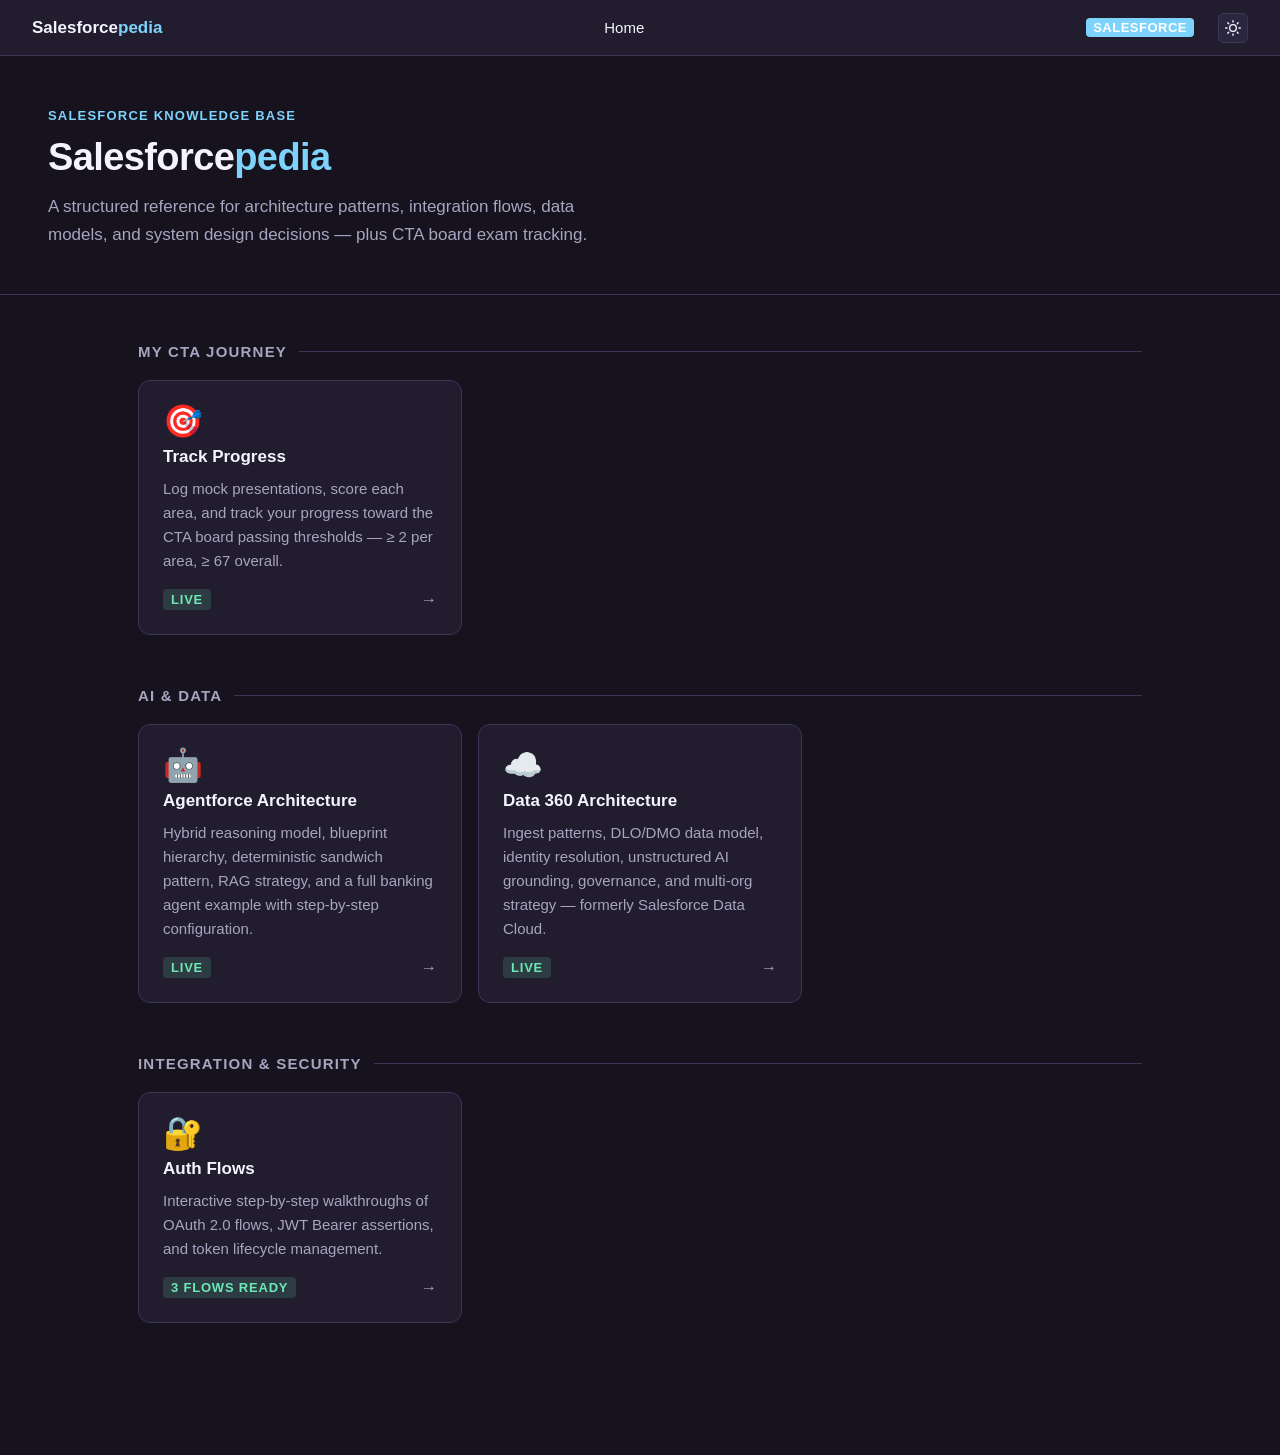
==== index.html @ 61526bf2 "Initial Files Commit This commit contains the initial structure for the site" ====
<!DOCTYPE html>
<html lang="en">
<head>
<meta charset="UTF-8">
<link rel="icon" href="assets/favicon.svg" type="image/svg+xml">
<script src="js/theme.js"></script>
<meta name="viewport" content="width=device-width, initial-scale=1.0">
<title>Salesforcepedia — Salesforce Architecture Reference</title>
<meta name="description" content="Salesforcepedia: a structured reference for Salesforce architecture patterns, Agentforce, Data Cloud, integration flows, auth patterns, and CTA board exam tracking.">
<link rel="stylesheet" href="css/global.css">
<style>
  .home-main {
    max-width: 1100px;
    margin: 0 auto;
    padding: 48px 48px 80px;
  }

  /* ── Category section ── */
  .category { margin-bottom: 52px; }

  .category-header {
    display: flex;
    align-items: center;
    gap: 12px;
    margin-bottom: 20px;
  }

  .category-header h2 {
    font-size: 15px;
    font-weight: 700;
    text-transform: uppercase;
    letter-spacing: 1.2px;
    color: var(--muted);
  }

  .category-header::after {
    content: '';
    flex: 1;
    height: 1px;
    background: var(--border);
  }

  /* ── Card grid ── */
  .card-grid {
    display: grid;
    grid-template-columns: repeat(auto-fill, minmax(280px, 1fr));
    gap: 16px;
  }

  .card {
    background: var(--surface);
    border: 1px solid var(--border);
    border-radius: 12px;
    padding: 24px;
    cursor: pointer;
    transition: border-color 0.15s, background 0.15s, transform 0.1s;
    display: flex;
    flex-direction: column;
    gap: 10px;
    position: relative;
    overflow: hidden;
  }

  .card:hover {
    border-color: var(--accent);
    background: var(--surface2);
    transform: translateY(-2px);
  }

  .card.disabled {
    opacity: 0.45;
    cursor: default;
    pointer-events: none;
  }

  .card-icon { font-size: 32px; line-height: 1; }

  .card-title {
    font-size: 17px;
    font-weight: 700;
    color: var(--text);
  }

  .card-desc {
    font-size: 15px;
    color: var(--muted);
    line-height: 1.6;
    flex: 1;
  }

  .card-footer {
    display: flex;
    align-items: center;
    justify-content: space-between;
    margin-top: 6px;
  }

  .card-tag {
    font-size: 13px;
    font-weight: 700;
    text-transform: uppercase;
    letter-spacing: 0.8px;
    padding: 3px 8px;
    border-radius: 4px;
  }

  .tag-ready    { background: rgba(110,231,183,0.15); color: var(--green);  }
  .tag-soon     { background: rgba(168,164,192,0.15); color: var(--muted);  }
  .tag-new      { background: rgba(125,211,252,0.15); color: var(--accent); }

  .card-arrow {
    font-size: 16px;
    color: var(--muted);
    transition: color 0.15s, transform 0.15s;
  }

  .card:hover .card-arrow {
    color: var(--accent);
    transform: translateX(3px);
  }

  /* ── Hero ── */
  .home-hero {
    padding: 52px 48px 44px;
    border-bottom: 1px solid var(--border);
    margin-bottom: 0;
  }

  .home-hero .eyebrow {
    font-size: 13px;
    font-weight: 700;
    text-transform: uppercase;
    letter-spacing: 1.2px;
    color: var(--accent);
    margin-bottom: 12px;
  }

  .home-hero h1 {
    font-size: 38px;
    font-weight: 800;
    letter-spacing: -0.6px;
    margin-bottom: 12px;
    line-height: 1.2;
  }

  .home-hero h1 span { color: var(--accent); }

  .home-hero p {
    font-size: 17px;
    color: var(--muted);
    max-width: 560px;
    line-height: 1.7;
  }

  .hero-stats {
    display: flex;
    gap: 32px;
    margin-top: 28px;
  }

  .hero-stat-val {
    font-size: 25px;
    font-weight: 800;
    color: var(--text);
  }

  .hero-stat-label {
    font-size: 14px;
    color: var(--muted);
    margin-top: 2px;
  }
</style>
</head>
<body>

<nav class="site-nav">
  <div class="brand">Salesforce<span>pedia</span></div>
  <a href="index.html" class="nav-link active">Home</a>
  <span class="badge">SALESFORCE</span>
  <button class="theme-toggle" onclick="toggleTheme()" aria-label="Toggle theme"></button>
</nav>

<div class="home-hero">
  <div class="eyebrow">Salesforce Knowledge Base</div>
  <h1>Salesforce<span>pedia</span></h1>
  <p>A structured reference for architecture patterns, integration flows, data models, and system design decisions — plus CTA board exam tracking.</p>
</div>

<div class="home-main">

  <!-- PROGRESS -->
  <div class="category">
    <div class="category-header"><h2>My CTA Journey</h2></div>
    <div class="card-grid">

      <a href="progress/index.html" class="card">
        <div class="card-icon">🎯</div>
        <div class="card-title">Track Progress</div>
        <div class="card-desc">Log mock presentations, score each area, and track your progress toward the CTA board passing thresholds — ≥ 2 per area, ≥ 67 overall.</div>
        <div class="card-footer">
          <span class="card-tag tag-ready">Live</span>
          <span class="card-arrow">→</span>
        </div>
      </a>

    </div>
  </div>

  <!-- AI & DATA -->
  <div class="category">
    <div class="category-header"><h2>AI &amp; Data</h2></div>
    <div class="card-grid">

      <a href="agentforce/index.html" class="card">
        <div class="card-icon">🤖</div>
        <div class="card-title">Agentforce Architecture</div>
        <div class="card-desc">Hybrid reasoning model, blueprint hierarchy, deterministic sandwich pattern, RAG strategy, and a full banking agent example with step-by-step configuration.</div>
        <div class="card-footer">
          <span class="card-tag tag-ready">Live</span>
          <span class="card-arrow">→</span>
        </div>
      </a>

      <a href="data-cloud/index.html" class="card">
        <div class="card-icon">☁️</div>
        <div class="card-title">Data 360 Architecture</div>
        <div class="card-desc">Ingest patterns, DLO/DMO data model, identity resolution, unstructured AI grounding, governance, and multi-org strategy — formerly Salesforce Data Cloud.</div>
        <div class="card-footer">
          <span class="card-tag tag-ready">Live</span>
          <span class="card-arrow">→</span>
        </div>
      </a>

    </div>
  </div>

  <!-- INTEGRATION & SECURITY -->
  <div class="category">
    <div class="category-header"><h2>Integration & Security</h2></div>
    <div class="card-grid">

      <a href="auth-flows/index.html" class="card">
        <div class="card-icon">🔐</div>
        <div class="card-title">Auth Flows</div>
        <div class="card-desc">Interactive step-by-step walkthroughs of OAuth 2.0 flows, JWT Bearer assertions, and token lifecycle management.</div>
        <div class="card-footer">
          <span class="card-tag tag-ready">3 flows ready</span>
          <span class="card-arrow">→</span>
        </div>
      </a>

    </div>
  </div>

</div>

</body>
</html>
---- css/global.css ----
/* ── Shared global styles for the CTA Study Guide ── */
*, *::before, *::after { box-sizing: border-box; margin: 0; padding: 0; }

/* ── Dark theme (default) ── */
:root {
  --bg:       #16131e;
  --surface:  #211d2e;
  --surface2: #2b2640;
  --border:   #3c3655;
  --accent:   #7dd3fc;
  --accent2:  #6ee7b7;
  --green:    #6ee7b7;
  --yellow:   #ca8a04;
  --red:      #fca5a5;
  --text:     #f5f3ff;
  --muted:    #a8a4c0;
  --code-bg:  #11101a;
}

/* ── Light theme ── */
[data-theme="light"] {
  --bg:       #f5f3ff;
  --surface:  #ffffff;
  --surface2: #ede9fe;
  --border:   #c4b5fd;
  --accent:   #0284c7;
  --accent2:  #059669;
  --green:    #059669;
  --yellow:   #b45309;
  --red:      #dc2626;
  --text:     #1e1b4b;
  --muted:    #6d6a85;
  --code-bg:  #ede9fe;
}

/* ── Theme toggle button in nav ── */
.theme-toggle {
  display: flex;
  align-items: center;
  justify-content: center;
  width: 30px;
  height: 30px;
  border: 1px solid var(--border);
  border-radius: 6px;
  background: var(--surface2);
  color: var(--text);
  cursor: pointer;
  transition: background 0.15s, border-color 0.15s;
  flex-shrink: 0;
}
.theme-toggle:hover { background: var(--surface); border-color: var(--accent); }
.theme-toggle svg   { pointer-events: none; display: block; }

body {
  font-family: -apple-system, BlinkMacSystemFont, 'Segoe UI', sans-serif;
  background: var(--bg);
  color: var(--text);
  min-height: 100vh;
}

a { color: inherit; text-decoration: none; }

/* ── Shared top nav ── */
.site-nav {
  background: var(--surface);
  border-bottom: 1px solid var(--border);
  padding: 0 32px;
  height: 56px;
  display: flex;
  align-items: center;
  gap: 24px;
  position: sticky;
  top: 0;
  z-index: 100;
}

.site-nav .brand {
  font-size: 17px;
  font-weight: 700;
  color: var(--text);
  white-space: nowrap;
  margin-right: auto;
}

.site-nav .brand span {
  color: var(--accent);
}

.site-nav .nav-link {
  font-size: 15px;
  font-weight: 500;
  color: var(--muted);
  transition: color 0.15s;
  white-space: nowrap;
}

.site-nav .nav-link:hover,
.site-nav .nav-link.active { color: var(--text); }

.site-nav .badge {
  background: var(--accent);
  color: white;
  font-size: 13px;
  font-weight: 700;
  padding: 2px 7px;
  border-radius: 4px;
  letter-spacing: 0.5px;
  margin-left: auto;
}

/* ── Shared page header band ── */
.page-hero {
  padding: 48px 48px 40px;
  border-bottom: 1px solid var(--border);
}

.page-hero .eyebrow {
  font-size: 13px;
  font-weight: 700;
  text-transform: uppercase;
  letter-spacing: 1.2px;
  color: var(--accent);
  margin-bottom: 10px;
}

.page-hero h1 {
  font-size: 34px;
  font-weight: 800;
  letter-spacing: -0.5px;
  margin-bottom: 10px;
}

.page-hero p {
  font-size: 17px;
  color: var(--muted);
  max-width: 620px;
  line-height: 1.65;
}

/* ── Back link ── */
.back-link {
  display: inline-flex;
  align-items: center;
  gap: 6px;
  font-size: 15px;
  font-weight: 500;
  color: var(--muted);
  padding: 14px 32px;
  border-bottom: 1px solid var(--border);
  transition: color 0.15s;
}

.back-link:hover { color: var(--text); }

/* ── Placeholder content ── */
.placeholder-wrap {
  display: flex;
  flex-direction: column;
  align-items: center;
  justify-content: center;
  padding: 80px 32px;
  text-align: center;
  gap: 16px;
}

.placeholder-icon { font-size: 52px; }

.placeholder-wrap h2 {
  font-size: 25px;
  font-weight: 700;
}

.placeholder-wrap p {
  font-size: 16px;
  color: var(--muted);
  max-width: 420px;
  line-height: 1.65;
}

.coming-soon-badge {
  display: inline-block;
  background: var(--surface2);
  border: 1px solid var(--border);
  color: var(--muted);
  font-size: 13px;
  font-weight: 700;
  text-transform: uppercase;
  letter-spacing: 1px;
  padding: 4px 12px;
  border-radius: 20px;
}
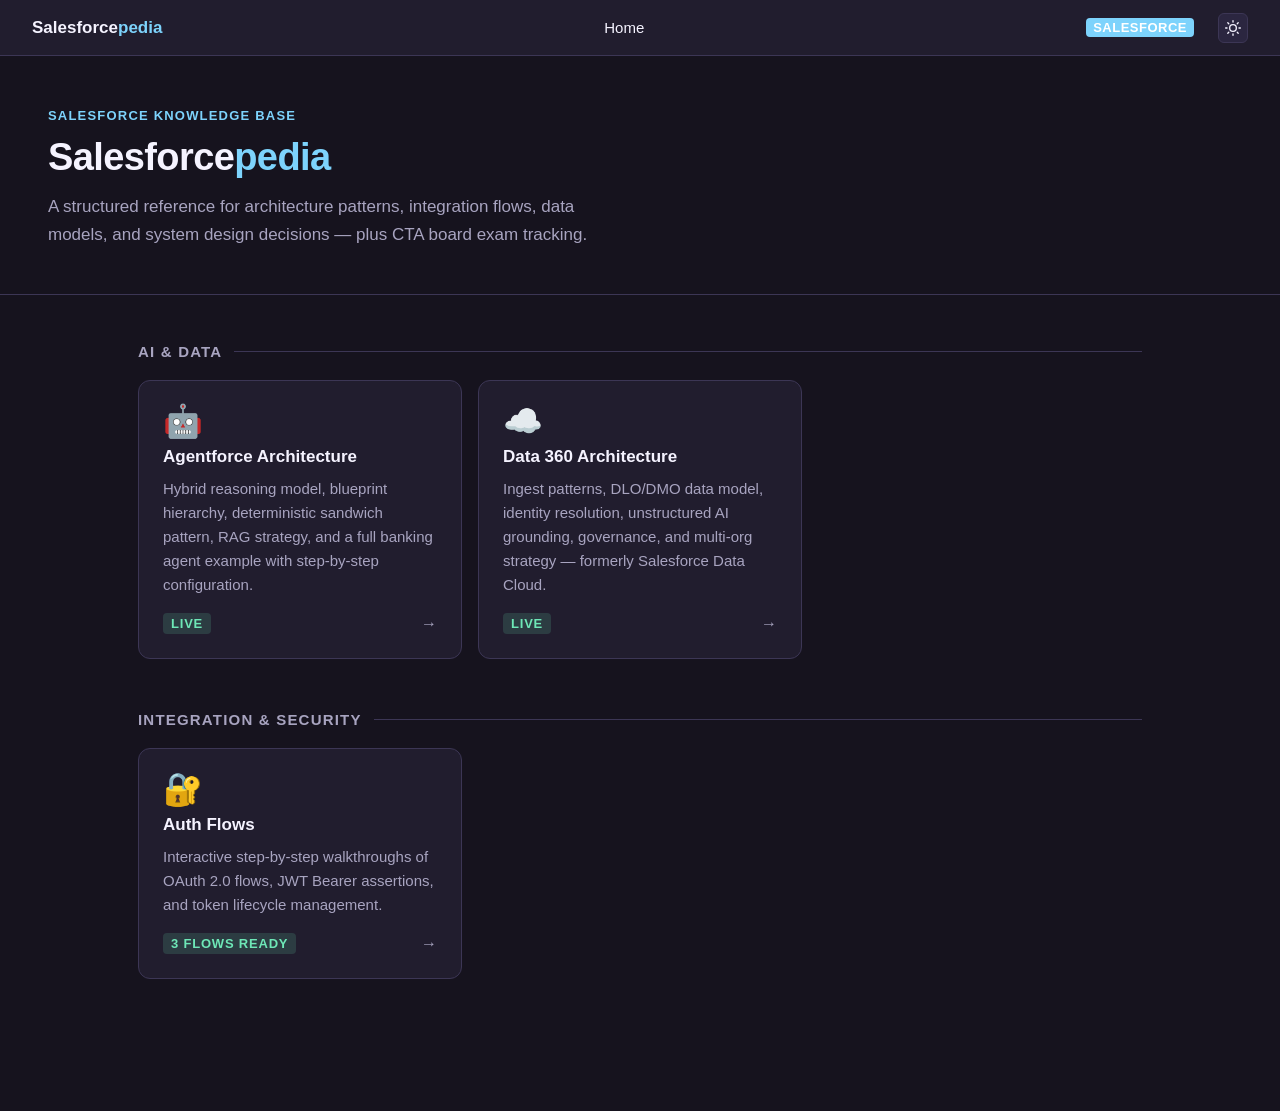
==== commit 69256b80: "Remove CTA progress tracker from public site" ====
--- a/index.html
+++ b/index.html
@@ -188,24 +188,6 @@
 
 <div class="home-main">
 
-  <!-- PROGRESS -->
-  <div class="category">
-    <div class="category-header"><h2>My CTA Journey</h2></div>
-    <div class="card-grid">
-
-      <a href="progress/index.html" class="card">
-        <div class="card-icon">🎯</div>
-        <div class="card-title">Track Progress</div>
-        <div class="card-desc">Log mock presentations, score each area, and track your progress toward the CTA board passing thresholds — ≥ 2 per area, ≥ 67 overall.</div>
-        <div class="card-footer">
-          <span class="card-tag tag-ready">Live</span>
-          <span class="card-arrow">→</span>
-        </div>
-      </a>
-
-    </div>
-  </div>
-
   <!-- AI & DATA -->
   <div class="category">
     <div class="category-header"><h2>AI &amp; Data</h2></div>
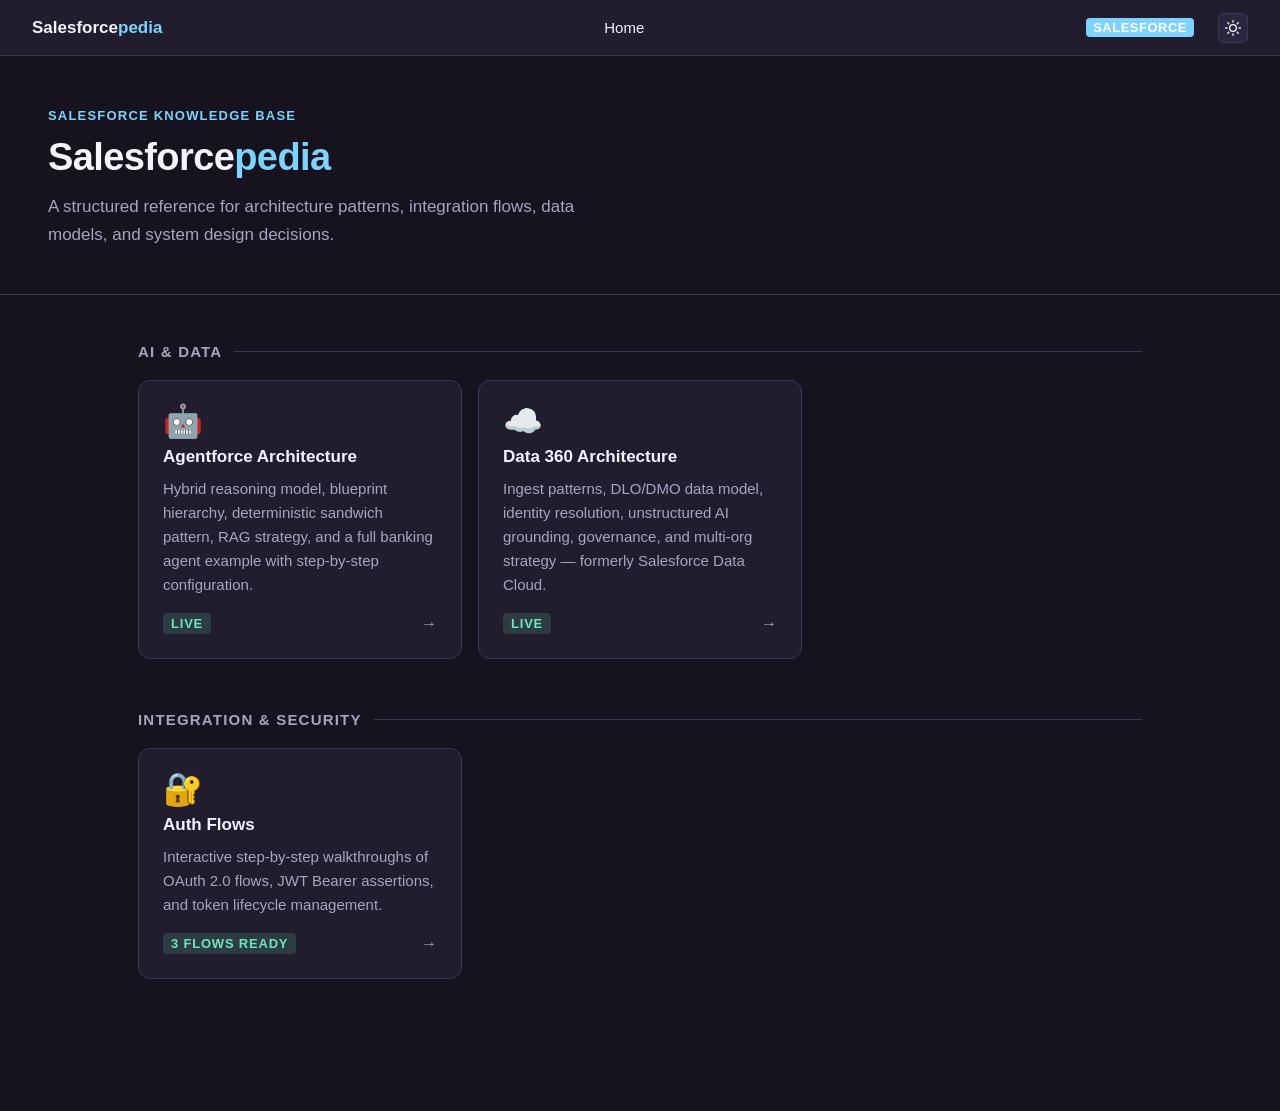
==== commit e9bb5caa: "Resolve merge conflicts, remove CTA progress tracker" ====
--- a/index.html
+++ b/index.html
@@ -183,7 +183,7 @@
 <div class="home-hero">
   <div class="eyebrow">Salesforce Knowledge Base</div>
   <h1>Salesforce<span>pedia</span></h1>
-  <p>A structured reference for architecture patterns, integration flows, data models, and system design decisions — plus CTA board exam tracking.</p>
+  <p>A structured reference for architecture patterns, integration flows, data models, and system design decisions.</p>
 </div>
 
 <div class="home-main">
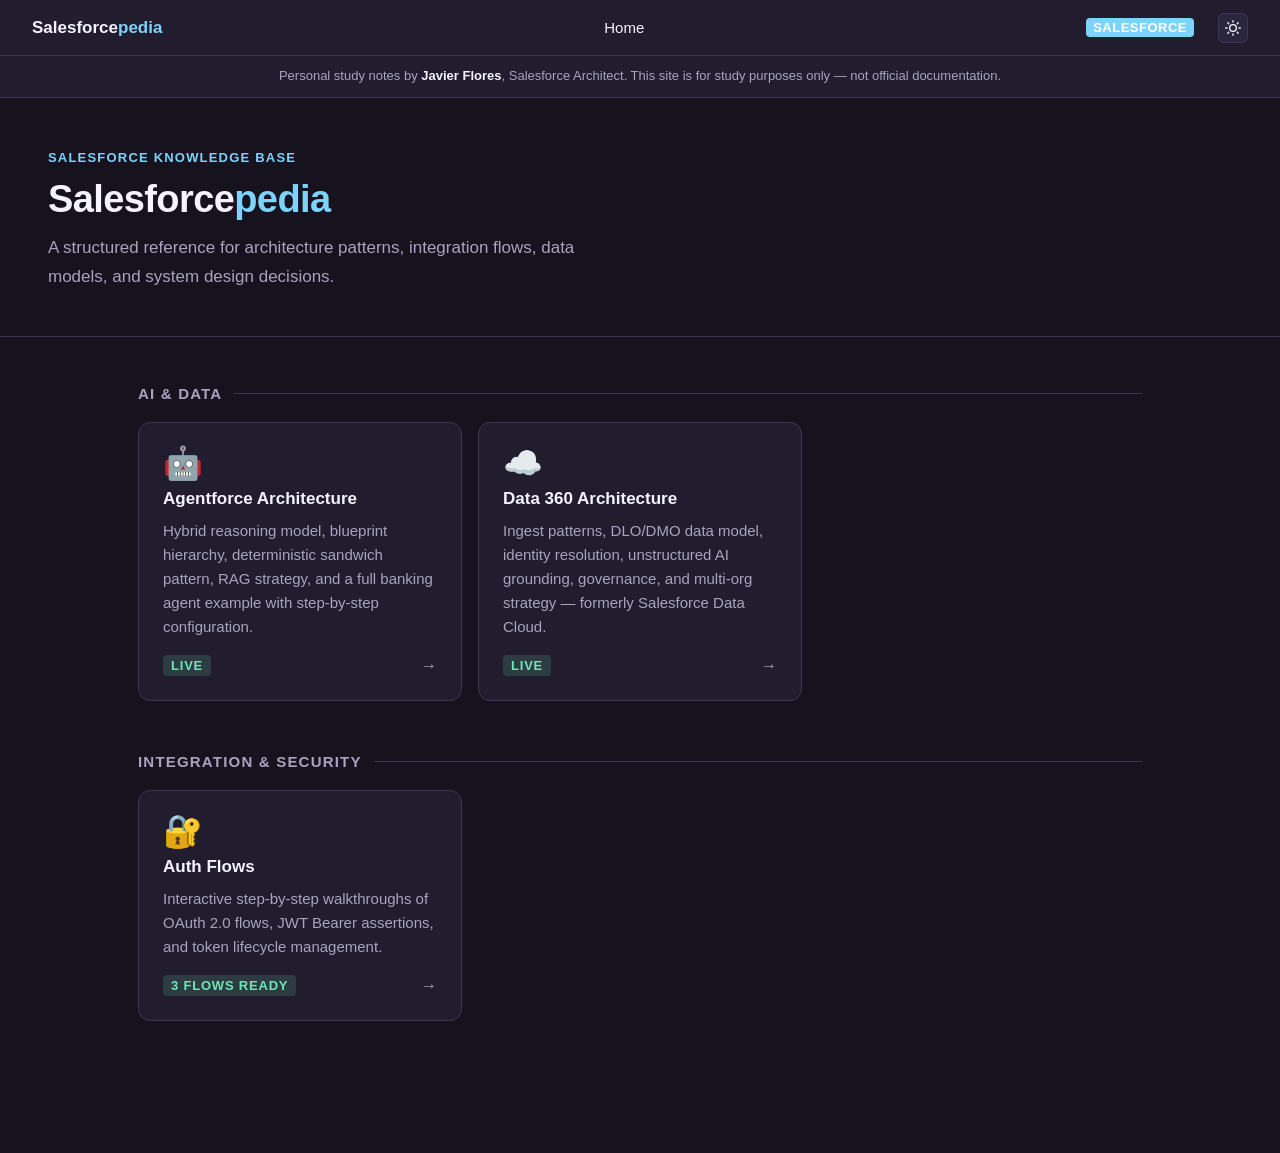
==== commit fac96711: "Add study notes disclaimer banner" ====
--- a/index.html
+++ b/index.html
@@ -180,6 +180,13 @@
   <button class="theme-toggle" onclick="toggleTheme()" aria-label="Toggle theme"></button>
 </nav>
 
+<div style="background:var(--surface);border-bottom:1px solid var(--border);padding:10px 48px;text-align:center;">
+  <p style="font-size:13px;color:var(--muted);margin:0;line-height:1.6;">
+    Personal study notes by <strong style="color:var(--text);">Javier Flores</strong>, Salesforce Architect.
+    This site is for study purposes only — not official documentation.
+  </p>
+</div>
+
 <div class="home-hero">
   <div class="eyebrow">Salesforce Knowledge Base</div>
   <h1>Salesforce<span>pedia</span></h1>
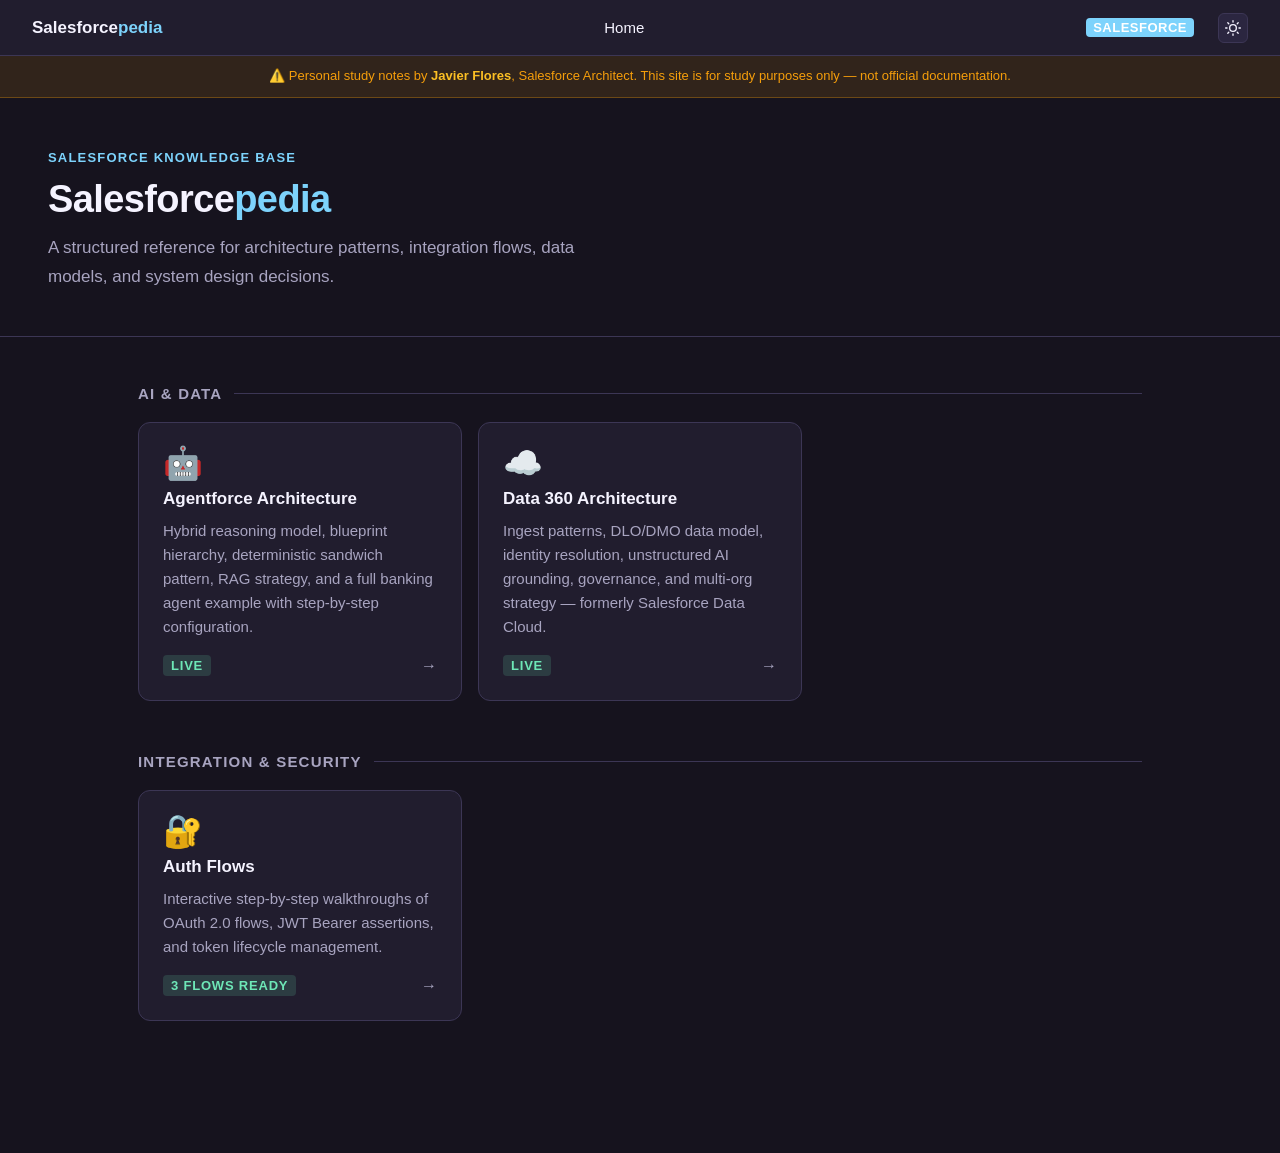
==== commit ce354fea: "Add amber warning banner for study notes disclaimer" ====
--- a/index.html
+++ b/index.html
@@ -180,9 +180,9 @@
   <button class="theme-toggle" onclick="toggleTheme()" aria-label="Toggle theme"></button>
 </nav>
 
-<div style="background:var(--surface);border-bottom:1px solid var(--border);padding:10px 48px;text-align:center;">
-  <p style="font-size:13px;color:var(--muted);margin:0;line-height:1.6;">
-    Personal study notes by <strong style="color:var(--text);">Javier Flores</strong>, Salesforce Architect.
+<div style="background:rgba(245,158,11,0.12);border-bottom:1px solid rgba(245,158,11,0.3);padding:10px 48px;text-align:center;">
+  <p style="font-size:13px;color:#f59e0b;margin:0;line-height:1.6;">
+    ⚠️ Personal study notes by <strong style="color:#fbbf24;">Javier Flores</strong>, Salesforce Architect.
     This site is for study purposes only — not official documentation.
   </p>
 </div>
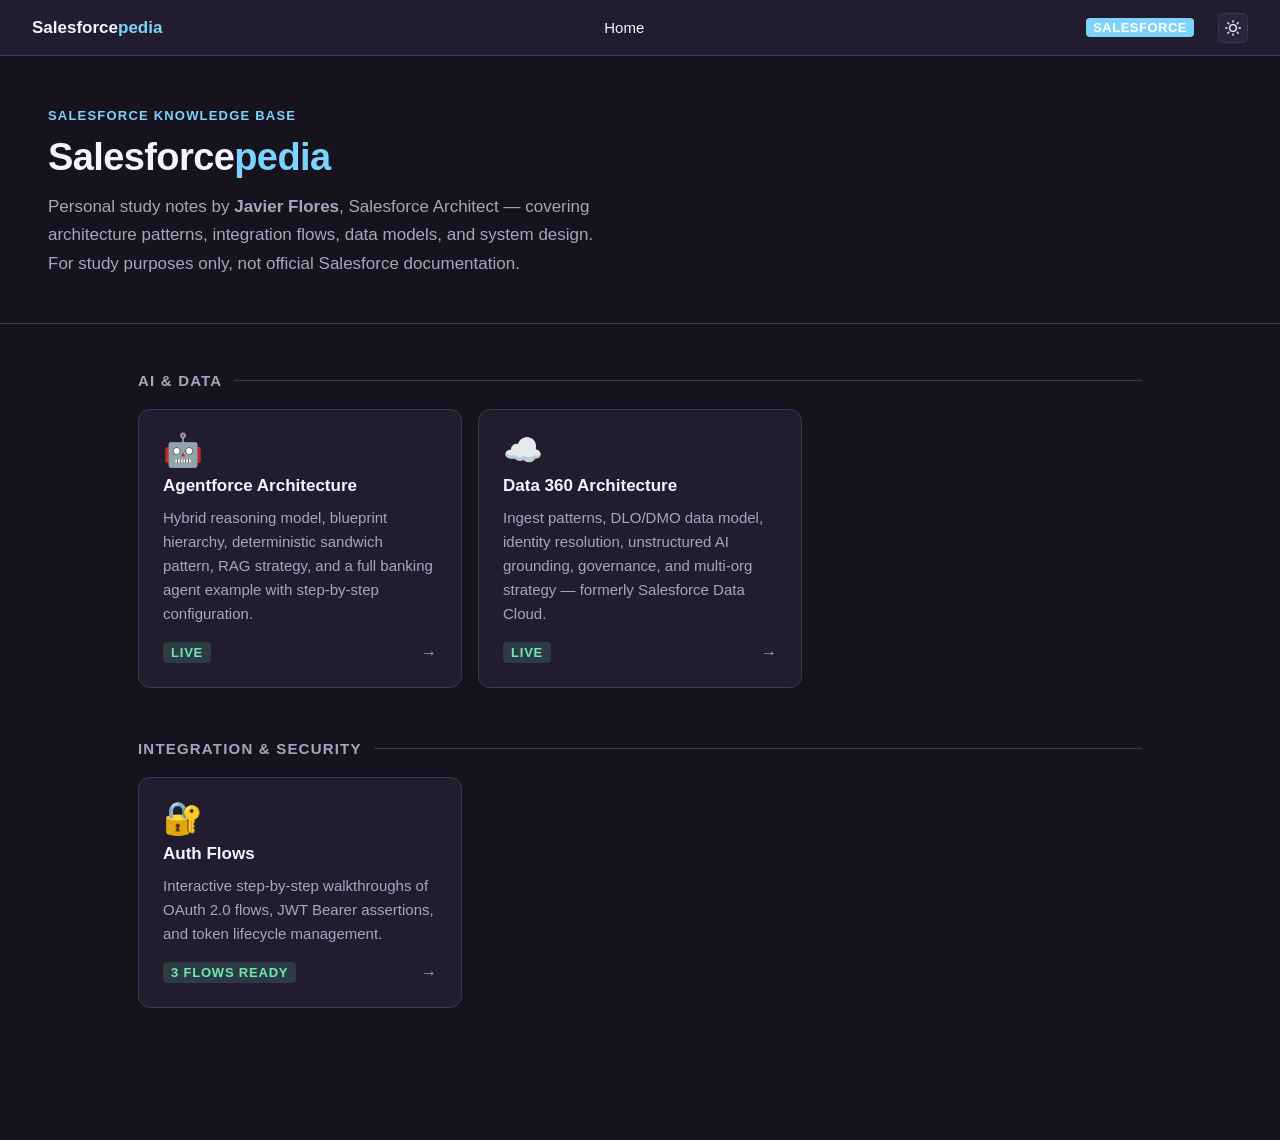
==== commit 74294ec7: "Update hero description with author and study disclaimer" ====
--- a/index.html
+++ b/index.html
@@ -180,17 +180,10 @@
   <button class="theme-toggle" onclick="toggleTheme()" aria-label="Toggle theme"></button>
 </nav>
 
-<div style="background:rgba(245,158,11,0.12);border-bottom:1px solid rgba(245,158,11,0.3);padding:10px 48px;text-align:center;">
-  <p style="font-size:13px;color:#f59e0b;margin:0;line-height:1.6;">
-    ⚠️ Personal study notes by <strong style="color:#fbbf24;">Javier Flores</strong>, Salesforce Architect.
-    This site is for study purposes only — not official documentation.
-  </p>
-</div>
-
 <div class="home-hero">
   <div class="eyebrow">Salesforce Knowledge Base</div>
   <h1>Salesforce<span>pedia</span></h1>
-  <p>A structured reference for architecture patterns, integration flows, data models, and system design decisions.</p>
+  <p>Personal study notes by <strong>Javier Flores</strong>, Salesforce Architect — covering architecture patterns, integration flows, data models, and system design. For study purposes only, not official Salesforce documentation.</p>
 </div>
 
 <div class="home-main">
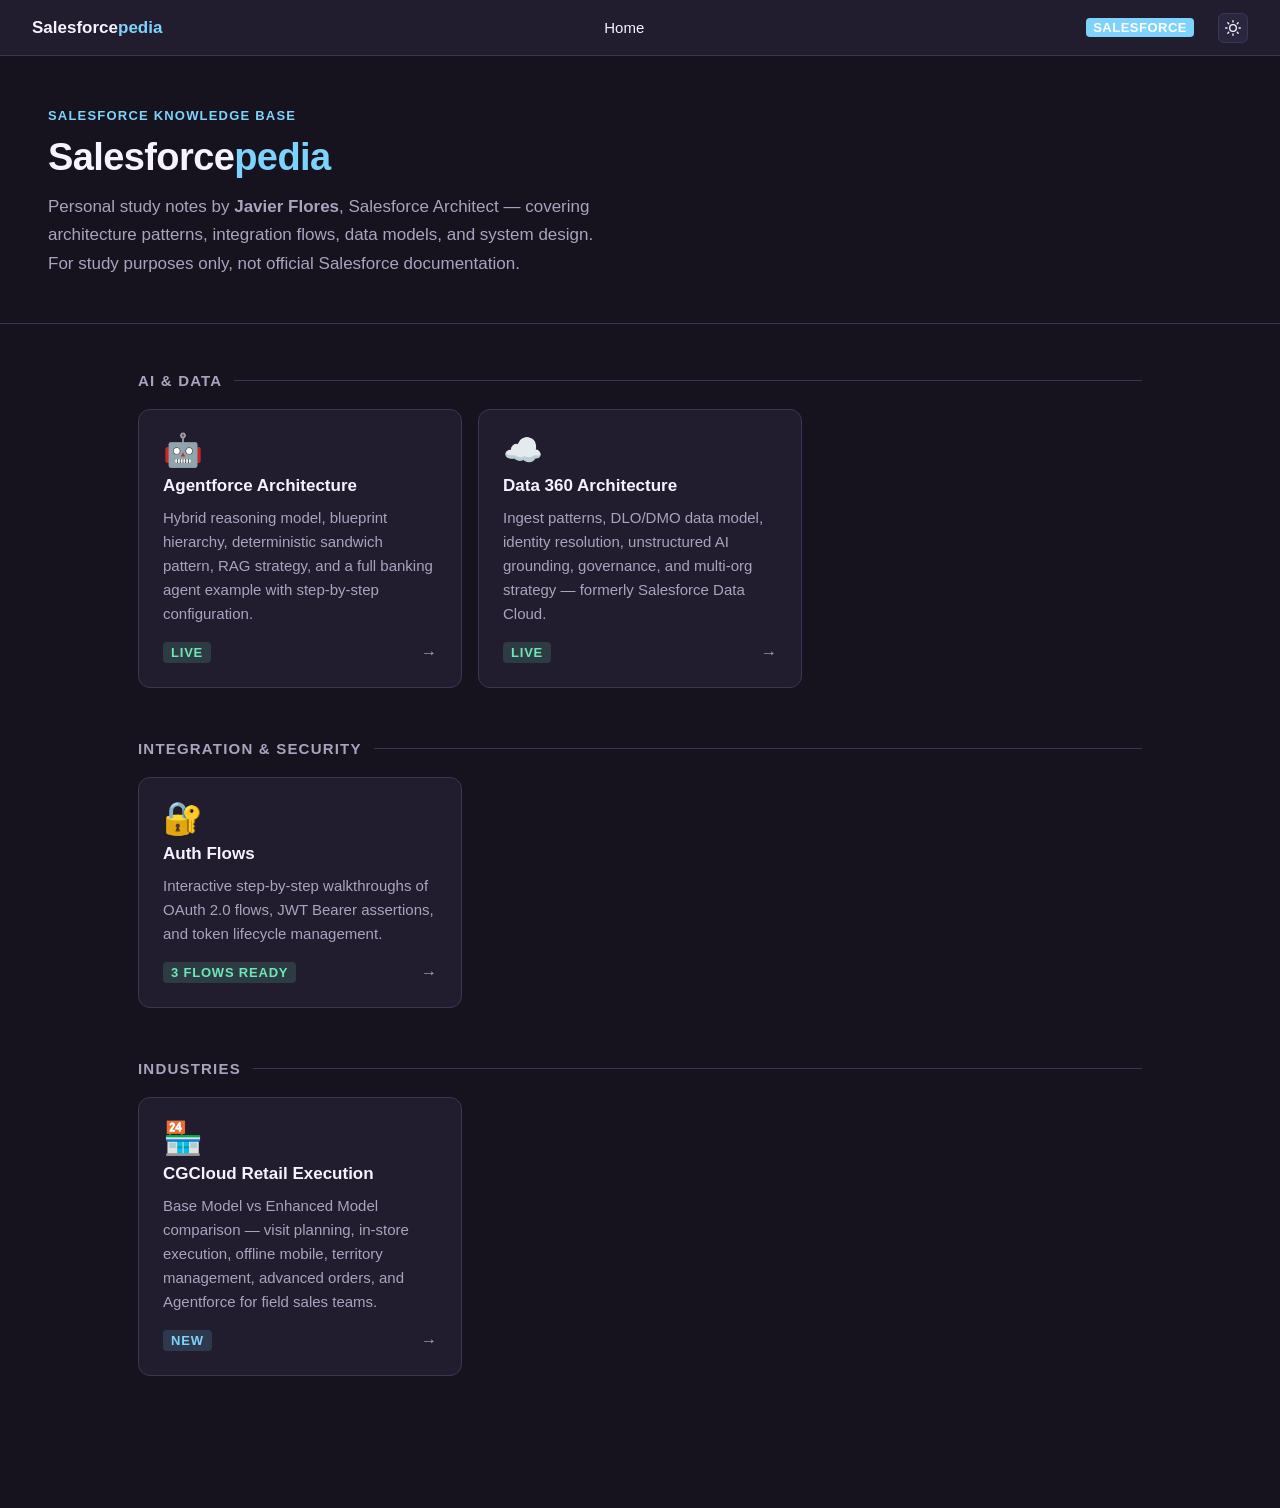
==== commit 8bbe9bf9: "Add CGC folder" ====
--- a/index.html
+++ b/index.html
@@ -234,6 +234,24 @@
     </div>
   </div>
 
+  <!-- INDUSTRIES -->
+  <div class="category">
+    <div class="category-header"><h2>Industries</h2></div>
+    <div class="card-grid">
+
+      <a href="cgcloud-rex/index.html" class="card">
+        <div class="card-icon">🏪</div>
+        <div class="card-title">CGCloud Retail Execution</div>
+        <div class="card-desc">Base Model vs Enhanced Model comparison — visit planning, in-store execution, offline mobile, territory management, advanced orders, and Agentforce for field sales teams.</div>
+        <div class="card-footer">
+          <span class="card-tag tag-new">New</span>
+          <span class="card-arrow">→</span>
+        </div>
+      </a>
+
+    </div>
+  </div>
+
 </div>
 
 </body>
